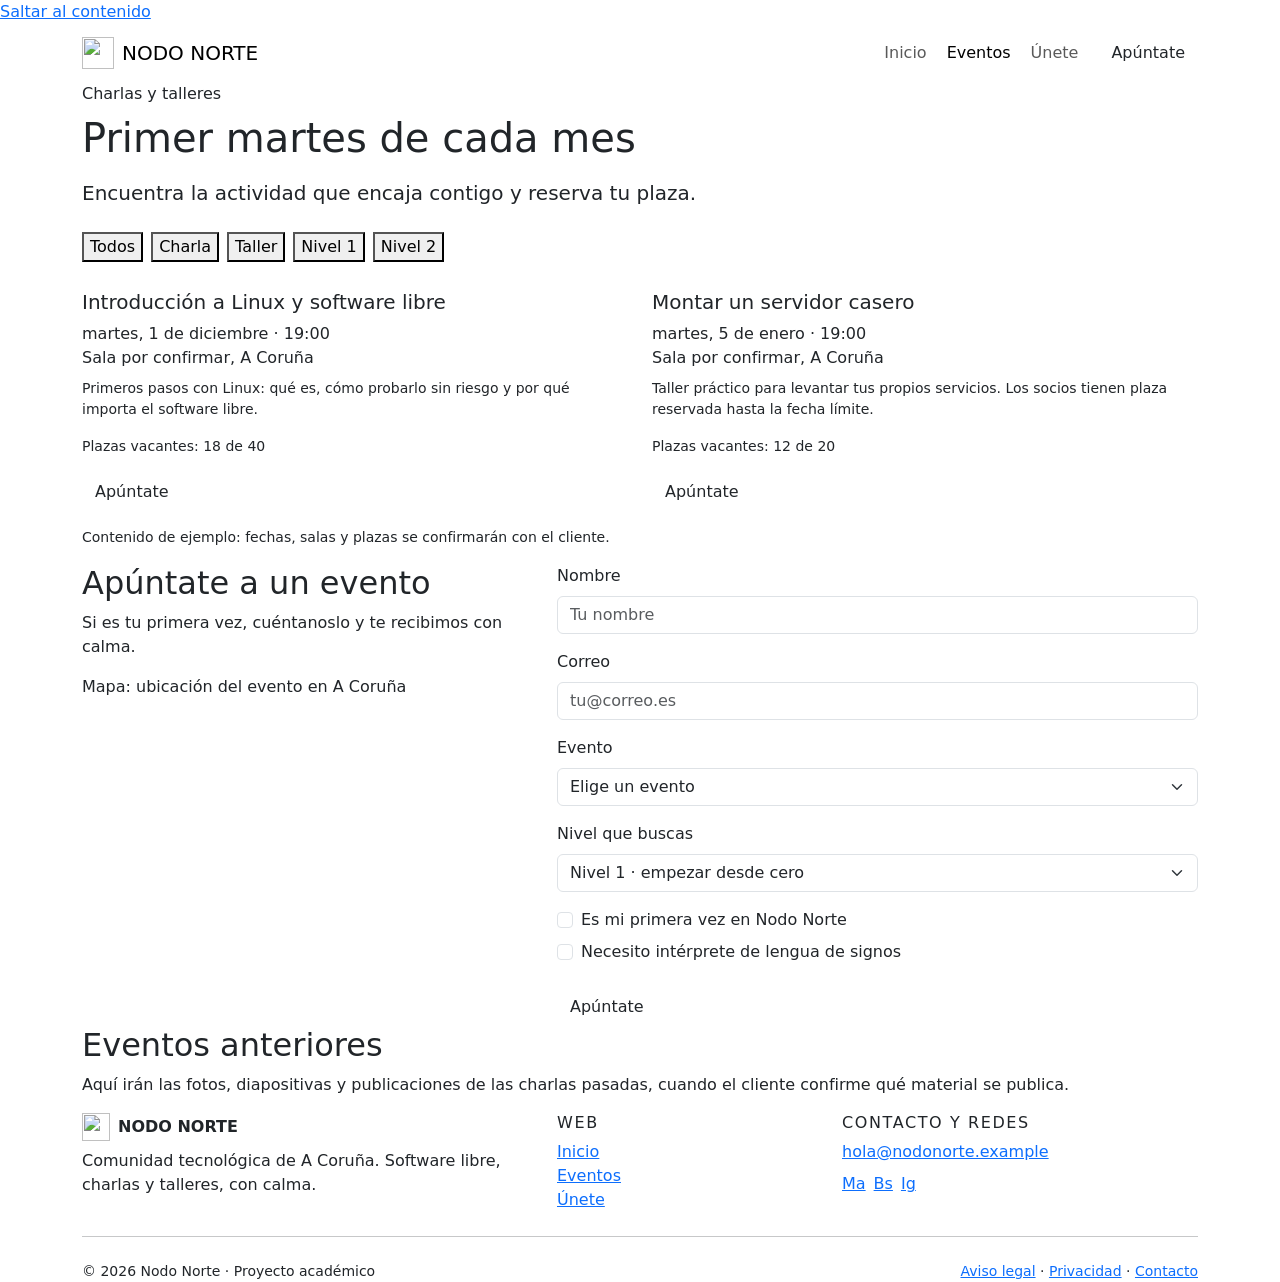
==== Practica 2/WEB-Nodo-Norte/eventos.html @ fda27c6b "web cambiada, con el spring 2 terminado y añadidas varias cosas mas" ====
<!DOCTYPE html>
<html lang="es">
<head>
  <meta charset="UTF-8">
  <meta name="viewport" content="width=device-width, initial-scale=1">
  <title>Eventos · Nodo Norte</title>
  <meta name="description" content="Próximas charlas y talleres de Nodo Norte en A Coruña. Reserva tu plaza.">
  <link rel="icon" href="img/logo.svg" type="image/svg+xml">
  <link href="https://cdn.jsdelivr.net/npm/bootstrap@5.3.3/dist/css/bootstrap.min.css" rel="stylesheet">
  <link href="https://fonts.googleapis.com/css2?family=Inter:wght@400;500;600;700;800&display=swap" rel="stylesheet">
  <link href="css/styles.css" rel="stylesheet">
</head>
<body>
  <a class="skip-link" href="#contenido">Saltar al contenido</a>
  <header>
    <nav class="navbar navbar-expand-lg navbar-nn sticky-top" aria-label="Navegación principal">
      <div class="container">
        <a class="navbar-brand d-flex align-items-center gap-2" href="index.html">
          <img src="img/logo.svg" alt="" class="logo-nn" width="32" height="32">
          NODO NORTE
        </a>
        <button class="navbar-toggler" type="button" data-bs-toggle="collapse" data-bs-target="#menu"
                aria-controls="menu" aria-expanded="false" aria-label="Abrir menú de navegación">
          <span class="navbar-toggler-icon"></span>
        </button>
        <div class="collapse navbar-collapse" id="menu">
          <ul class="navbar-nav ms-auto align-items-lg-center gap-lg-1">
            <li class="nav-item"><a class="nav-link" href="index.html">Inicio</a></li>
            <li class="nav-item"><a class="nav-link active" href="eventos.html" aria-current="page">Eventos</a></li>
            <li class="nav-item"><a class="nav-link" href="unete.html">Únete</a></li>
            <li class="nav-item ms-lg-2 mt-2 mt-lg-0"><a class="btn btn-nn" href="eventos.html#inscripcion">Apúntate</a></li>
          </ul>
        </div>
      </div>
    </nav>
  </header>

  <main id="contenido">
    <section class="seccion pb-0" aria-labelledby="titulo-eventos">
      <div class="container">
        <p class="eyebrow mb-2">Charlas y talleres</p>
        <h1 id="titulo-eventos" class="h1">Primer martes de cada mes</h1>
        <p class="lead text-muted-nn mt-3">Encuentra la actividad que encaja contigo y reserva tu plaza.</p>
        <div class="d-flex flex-wrap gap-2 mt-4" role="group" aria-label="Filtrar eventos">
          <button type="button" class="filtro" data-filtro="todos" aria-pressed="true">Todos</button>
          <button type="button" class="filtro" data-filtro="charla" aria-pressed="false">Charla</button>
          <button type="button" class="filtro" data-filtro="taller" aria-pressed="false">Taller</button>
          <button type="button" class="filtro" data-filtro="nivel1" aria-pressed="false">Nivel 1</button>
          <button type="button" class="filtro" data-filtro="nivel2" aria-pressed="false">Nivel 2</button>
        </div>
      </div>
    </section>

    <section class="seccion" aria-labelledby="titulo-proximos">
      <div class="container">
        <h2 id="titulo-proximos" class="visually-hidden">Próximas actividades</h2>
        <div class="row g-4">
          <div class="col-md-6" data-tipo="charla" data-nivel="nivel1">
            <article class="card-nn"><div class="card-body">
              <div class="d-flex gap-2 mb-2"><span class="badge badge-nn activo">Charla</span><span class="badge badge-nn">Nivel 1</span></div>
              <h3 class="h5">Introducción a Linux y software libre</h3>
              <p class="text-muted-nn mb-2">martes, 1 de diciembre · 19:00<br>Sala por confirmar, A Coruña</p>
              <p class="small">Primeros pasos con Linux: qué es, cómo probarlo sin riesgo y por qué importa el software libre.</p>
              <div class="plazas mb-1" role="img" aria-label="18 plazas libres de 40"><span style="width:55%"></span></div>
              <p class="small text-muted-nn">Plazas vacantes: 18 de 40</p>
              <a class="btn btn-nn" href="#inscripcion">Apúntate</a>
            </div></article>
          </div>
          <div class="col-md-6" data-tipo="taller" data-nivel="nivel2">
            <article class="card-nn"><div class="card-body">
              <div class="d-flex gap-2 mb-2"><span class="badge badge-nn activo">Taller</span><span class="badge badge-nn">Nivel 2</span></div>
              <h3 class="h5">Montar un servidor casero</h3>
              <p class="text-muted-nn mb-2">martes, 5 de enero · 19:00<br>Sala por confirmar, A Coruña</p>
              <p class="small">Taller práctico para levantar tus propios servicios. Los socios tienen plaza reservada hasta la fecha límite.</p>
              <div class="plazas mb-1" role="img" aria-label="12 plazas libres de 20"><span style="width:40%"></span></div>
              <p class="small text-muted-nn">Plazas vacantes: 12 de 20</p>
              <a class="btn btn-nn" href="#inscripcion">Apúntate</a>
            </div></article>
          </div>
        </div>
        <p class="small text-muted-nn mt-3">Contenido de ejemplo: fechas, salas y plazas se confirmarán con el cliente.</p>
      </div>
    </section>

    <section class="seccion seccion-alt" id="inscripcion" aria-labelledby="titulo-form">
      <div class="container">
        <div class="row gy-4">
          <div class="col-lg-5">
            <h2 id="titulo-form">Apúntate a un evento</h2>
            <p class="text-muted-nn">Si es tu primera vez, cuéntanoslo y te recibimos con calma.</p>
            <div class="placeholder-img mt-3">Mapa: ubicación del evento en A Coruña</div>
          </div>
          <div class="col-lg-7">
            <form class="needs-validation card-nn" novalidate>
              <div class="card-body">
                <div class="mb-3">
                  <label for="nombre" class="form-label">Nombre</label>
                  <input type="text" class="form-control" id="nombre" placeholder="Tu nombre" autocomplete="given-name" required>
                  <div class="invalid-feedback">Escribe tu nombre.</div>
                </div>
                <div class="mb-3">
                  <label for="correo" class="form-label">Correo</label>
                  <input type="email" class="form-control" id="correo" placeholder="tu@correo.es" autocomplete="email" required>
                  <div class="invalid-feedback">Escribe un correo válido.</div>
                </div>
                <div class="mb-3">
                  <label for="evento" class="form-label">Evento</label>
                  <select class="form-select" id="evento" required>
                    <option value="" selected disabled>Elige un evento</option>
                    <option>Introducción a Linux y software libre · 1 dic</option>
                    <option>Montar un servidor casero · 5 ene</option>
                  </select>
                  <div class="invalid-feedback">Elige un evento.</div>
                </div>
                <div class="mb-3">
                  <label for="nivel" class="form-label">Nivel que buscas</label>
                  <select class="form-select" id="nivel">
                    <option>Nivel 1 · empezar desde cero</option>
                    <option>Nivel 2</option>
                  </select>
                </div>
                <div class="form-check mb-2">
                  <input class="form-check-input" type="checkbox" id="primera">
                  <label class="form-check-label" for="primera">Es mi primera vez en Nodo Norte</label>
                </div>
                <div class="form-check mb-4">
                  <input class="form-check-input" type="checkbox" id="interprete">
                  <label class="form-check-label" for="interprete">Necesito intérprete de lengua de signos</label>
                </div>
                <button type="submit" class="btn btn-nn">Apúntate</button>
                <div class="aviso-ok mt-3" role="status" hidden>¡Hecho! Te hemos guardado sitio.</div>
              </div>
            </form>
          </div>
        </div>
      </div>
    </section>

    <section class="seccion" aria-labelledby="titulo-archivo">
      <div class="container">
        <h2 id="titulo-archivo">Eventos anteriores</h2>
        <p class="text-muted-nn">Aquí irán las fotos, diapositivas y publicaciones de las charlas pasadas, cuando el cliente confirme qué material se publica.</p>
      </div>
    </section>
  </main>

  <footer class="footer-nn">
    <div class="container">
      <div class="row gy-4">
        <div class="col-md-5">
          <p class="d-flex align-items-center gap-2 fw-bold mb-2">
            <img src="img/logo.svg" alt="" width="28" height="28"> NODO NORTE
          </p>
          <p class="text-footer mb-0">Comunidad tecnológica de A Coruña. Software libre, charlas y talleres, con calma.</p>
        </div>
        <div class="col-6 col-md-3">
          <h2 class="h6 text-uppercase" style="letter-spacing:.1em">Web</h2>
          <ul class="list-unstyled mb-0">
            <li><a href="index.html">Inicio</a></li>
            <li><a href="eventos.html">Eventos</a></li>
            <li><a href="unete.html">Únete</a></li>
          </ul>
        </div>
        <div class="col-6 col-md-4">
          <h2 class="h6 text-uppercase" style="letter-spacing:.1em">Contacto y redes</h2>
          <p class="mb-2"><a href="mailto:hola@nodonorte.example">hola@nodonorte.example</a></p>
          <div class="redes d-flex gap-2" aria-label="Redes sociales">
            <a href="#" aria-label="Mastodon">Ma</a>
            <a href="#" aria-label="Bluesky">Bs</a>
            <a href="#" aria-label="Instagram">Ig</a>
          </div>
        </div>
      </div>
      <hr class="my-4">
      <div class="d-flex flex-column flex-sm-row justify-content-between gap-2 small text-footer">
        <span>&copy; <span data-year>2026</span> Nodo Norte · Proyecto académico</span>
        <span><a href="#">Aviso legal</a> · <a href="#">Privacidad</a> · <a href="#">Contacto</a></span>
      </div>
    </div>
  </footer>

  <script src="https://cdn.jsdelivr.net/npm/bootstrap@5.3.3/dist/js/bootstrap.bundle.min.js"></script>
  <script src="js/main.js"></script>
</body>
</html>
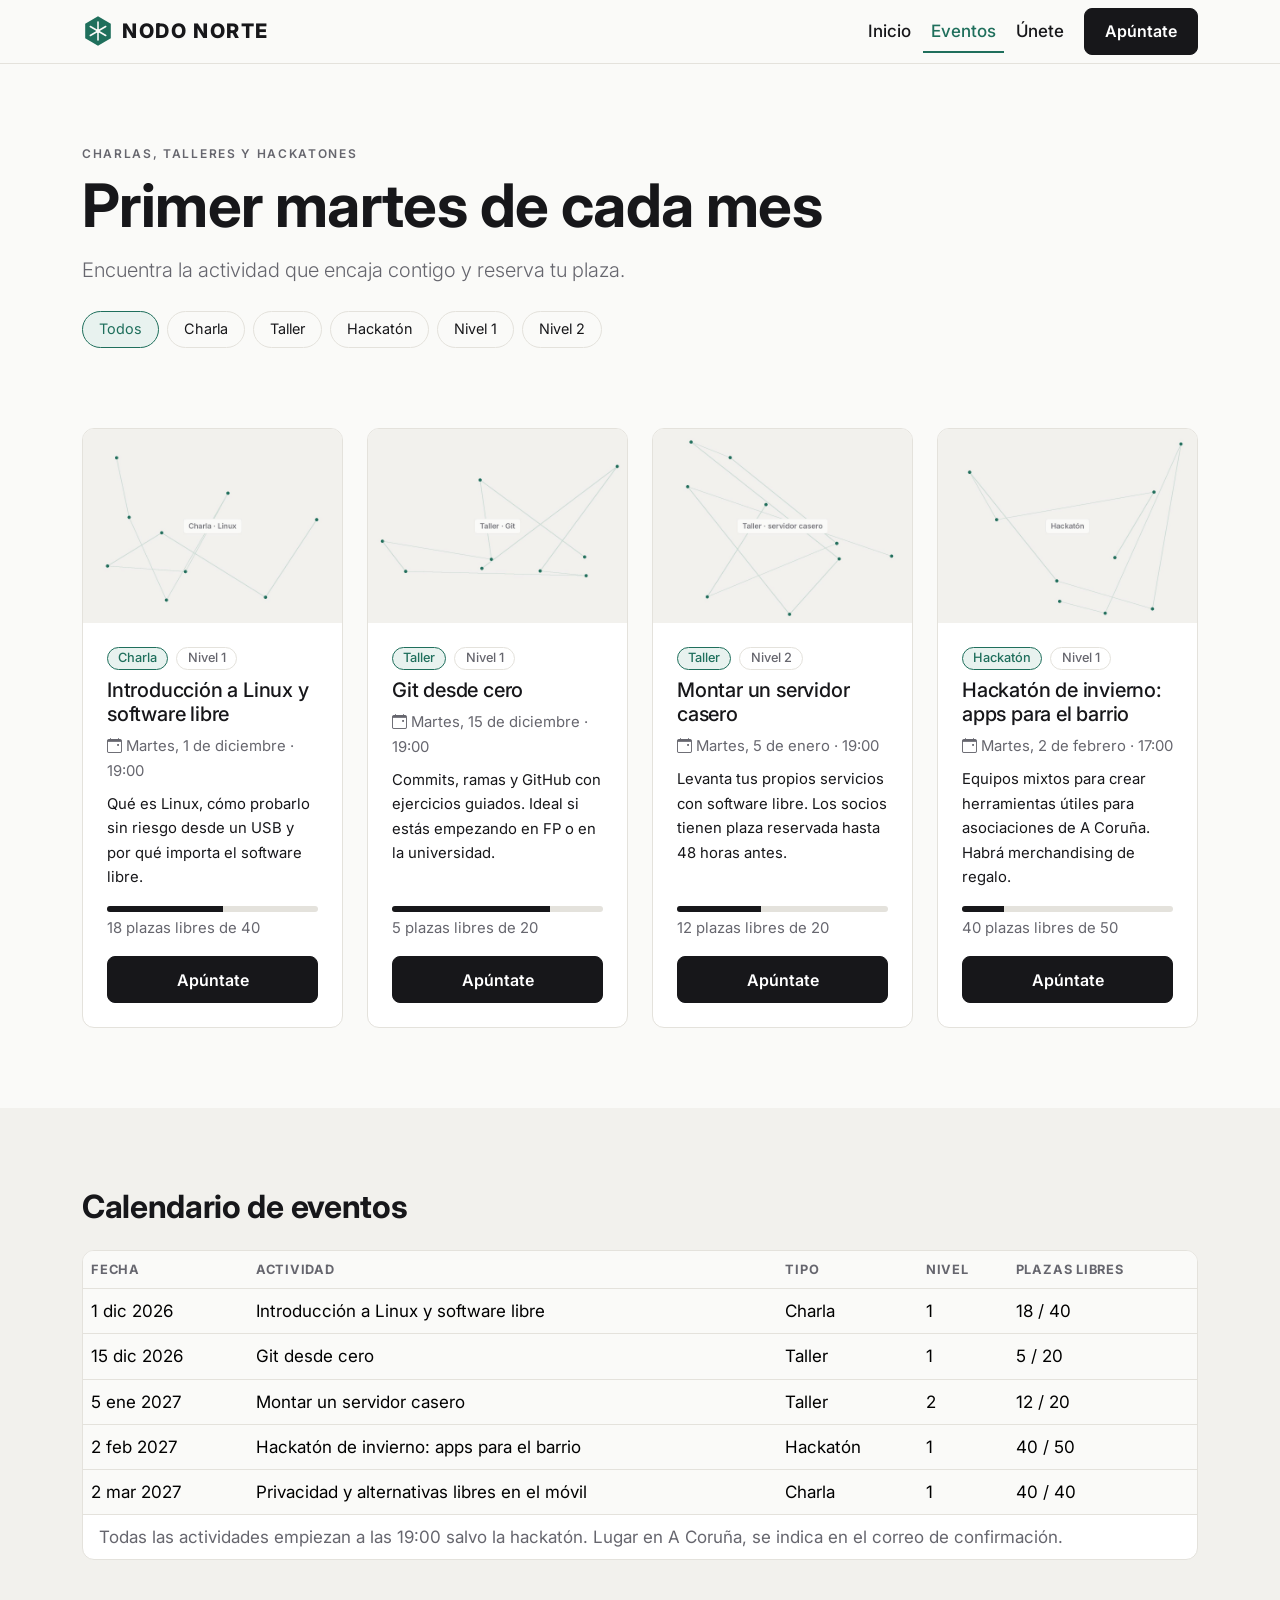
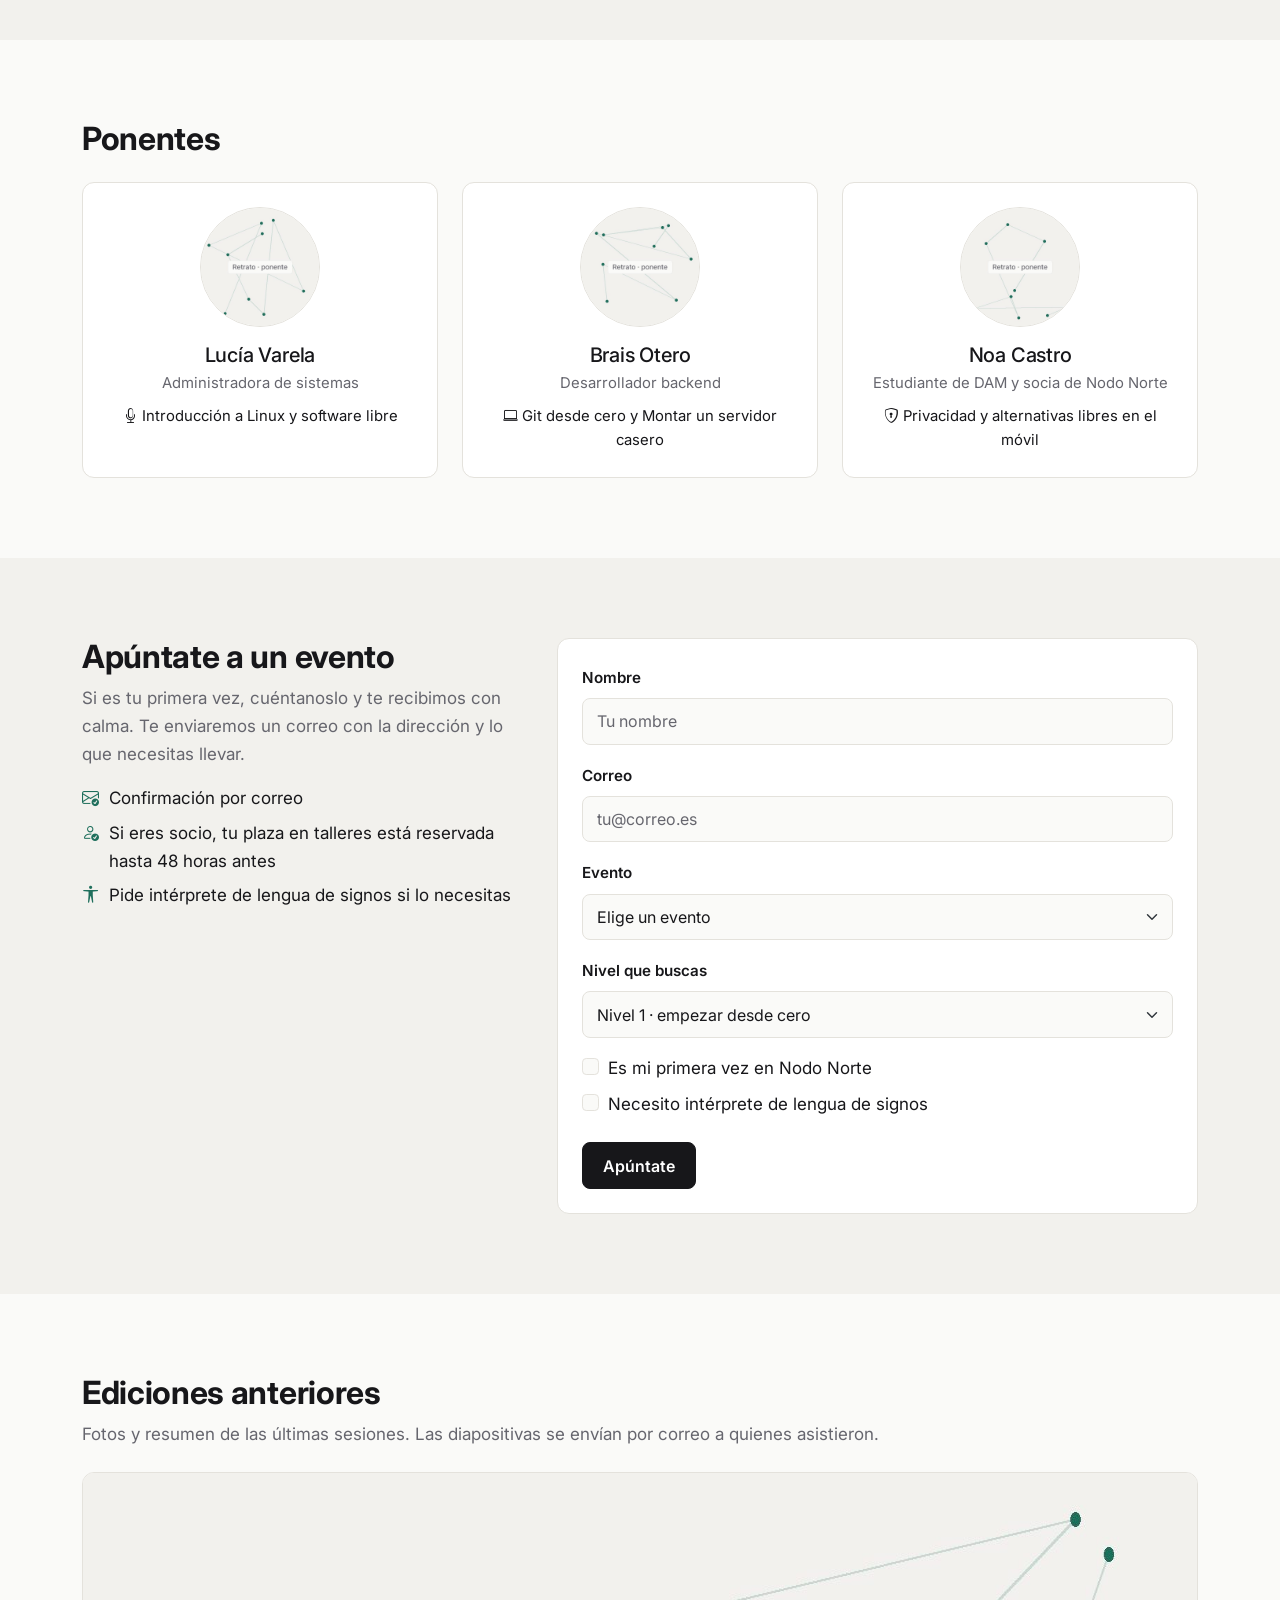
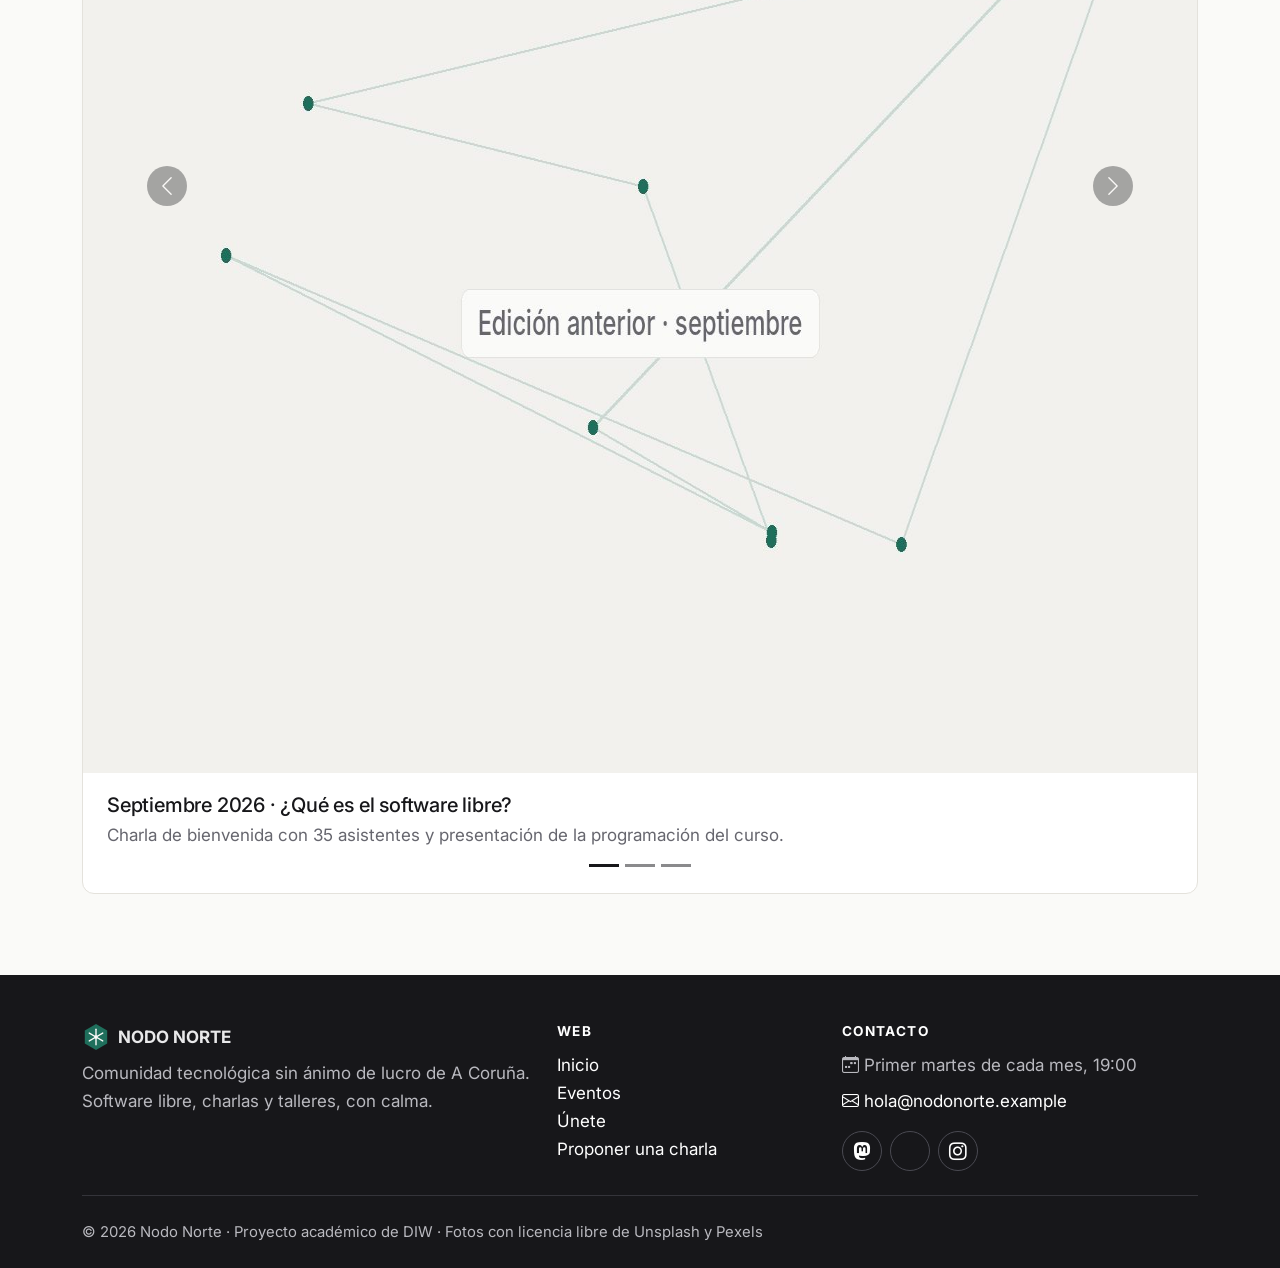
==== commit 2ff2bbff: "css cambiado  y el js terminado, y corregi algunas cosas que no me gustaron. ahora todo mas organiza" ====
--- a/Practica 2/WEB-Nodo-Norte/eventos.html
+++ b/Practica 2/WEB-Nodo-Norte/eventos.html
@@ -1,34 +1,45 @@
 <!DOCTYPE html>
 <html lang="es">
 <head>
+  <!-- Metadatos: codificación, adaptación a móvil, título y descripción para buscadores -->
   <meta charset="UTF-8">
   <meta name="viewport" content="width=device-width, initial-scale=1">
   <title>Eventos · Nodo Norte</title>
-  <meta name="description" content="Próximas charlas y talleres de Nodo Norte en A Coruña. Reserva tu plaza.">
+  <meta name="description" content="Próximas charlas, talleres y hackatones de Nodo Norte en A Coruña, ponentes y ediciones anteriores. Reserva tu plaza.">
   <link rel="icon" href="img/logo.svg" type="image/svg+xml">
+  <!-- Bootstrap 5.3 y Bootstrap Icons desde el CDN oficial (jsDelivr) -->
   <link href="https://cdn.jsdelivr.net/npm/bootstrap@5.3.3/dist/css/bootstrap.min.css" rel="stylesheet">
-  <link href="https://fonts.googleapis.com/css2?family=Inter:wght@400;500;600;700;800&display=swap" rel="stylesheet">
-  <link href="css/styles.css" rel="stylesheet">
+  <link href="https://cdn.jsdelivr.net/npm/bootstrap-icons@1.13.1/font/bootstrap-icons.min.css" rel="stylesheet">
+  <!-- Tipografía Inter de Google Fonts, definida en la guía de estilos -->
+  <link href="https://fonts.googleapis.com/css2?family=Inter:wght@400;500;600;700;800&amp;display=swap" rel="stylesheet">
+  <!-- CSS propio: solo lo que Bootstrap no cubre -->
+  <link href="css/estilos.css" rel="stylesheet">
 </head>
 <body>
+  <!-- Enlace oculto que aparece al pulsar Tab: permite saltar la navegación con teclado -->
   <a class="skip-link" href="#contenido">Saltar al contenido</a>
+
+  <!-- CABECERA: navbar de Bootstrap, horizontal en escritorio y desplegable en móvil -->
   <header>
     <nav class="navbar navbar-expand-lg navbar-nn sticky-top" aria-label="Navegación principal">
       <div class="container">
+        <!-- Marca: logo y nombre, enlaza a Inicio -->
         <a class="navbar-brand d-flex align-items-center gap-2" href="index.html">
           <img src="img/logo.svg" alt="" class="logo-nn" width="32" height="32">
           NODO NORTE
         </a>
+        <!-- Botón hamburguesa para móvil -->
         <button class="navbar-toggler" type="button" data-bs-toggle="collapse" data-bs-target="#menu"
                 aria-controls="menu" aria-expanded="false" aria-label="Abrir menú de navegación">
           <span class="navbar-toggler-icon"></span>
         </button>
+        <!-- Enlaces del menú; Eventos es la página actual -->
         <div class="collapse navbar-collapse" id="menu">
           <ul class="navbar-nav ms-auto align-items-lg-center gap-lg-1">
             <li class="nav-item"><a class="nav-link" href="index.html">Inicio</a></li>
             <li class="nav-item"><a class="nav-link active" href="eventos.html" aria-current="page">Eventos</a></li>
             <li class="nav-item"><a class="nav-link" href="unete.html">Únete</a></li>
-            <li class="nav-item ms-lg-2 mt-2 mt-lg-0"><a class="btn btn-nn" href="eventos.html#inscripcion">Apúntate</a></li>
+            <li class="nav-item ms-lg-2 mt-2 mt-lg-0"><a class="btn btn-nn" href="#inscripcion">Apúntate</a></li>
           </ul>
         </div>
       </div>
@@ -36,99 +47,226 @@
   </header>
 
   <main id="contenido">
+
+    <!-- CABECERA DE PÁGINA: título y filtros por tipo y nivel (los gestiona js/validacion.js) -->
     <section class="seccion pb-0" aria-labelledby="titulo-eventos">
       <div class="container">
-        <p class="eyebrow mb-2">Charlas y talleres</p>
-        <h1 id="titulo-eventos" class="h1">Primer martes de cada mes</h1>
+        <p class="eyebrow mb-2">Charlas, talleres y hackatones</p>
+        <h1 id="titulo-eventos">Primer martes de cada mes</h1>
         <p class="lead text-muted-nn mt-3">Encuentra la actividad que encaja contigo y reserva tu plaza.</p>
         <div class="d-flex flex-wrap gap-2 mt-4" role="group" aria-label="Filtrar eventos">
           <button type="button" class="filtro" data-filtro="todos" aria-pressed="true">Todos</button>
           <button type="button" class="filtro" data-filtro="charla" aria-pressed="false">Charla</button>
           <button type="button" class="filtro" data-filtro="taller" aria-pressed="false">Taller</button>
+          <button type="button" class="filtro" data-filtro="hackaton" aria-pressed="false">Hackatón</button>
           <button type="button" class="filtro" data-filtro="nivel1" aria-pressed="false">Nivel 1</button>
           <button type="button" class="filtro" data-filtro="nivel2" aria-pressed="false">Nivel 2</button>
         </div>
       </div>
     </section>
 
+    <!-- PRÓXIMOS EVENTOS: cards de Bootstrap con imagen, datos y plazas. 1 / 2 / 4 columnas según pantalla -->
     <section class="seccion" aria-labelledby="titulo-proximos">
       <div class="container">
         <h2 id="titulo-proximos" class="visually-hidden">Próximas actividades</h2>
         <div class="row g-4">
-          <div class="col-md-6" data-tipo="charla" data-nivel="nivel1">
-            <article class="card-nn"><div class="card-body">
-              <div class="d-flex gap-2 mb-2"><span class="badge badge-nn activo">Charla</span><span class="badge badge-nn">Nivel 1</span></div>
-              <h3 class="h5">Introducción a Linux y software libre</h3>
-              <p class="text-muted-nn mb-2">martes, 1 de diciembre · 19:00<br>Sala por confirmar, A Coruña</p>
-              <p class="small">Primeros pasos con Linux: qué es, cómo probarlo sin riesgo y por qué importa el software libre.</p>
-              <div class="plazas mb-1" role="img" aria-label="18 plazas libres de 40"><span style="width:55%"></span></div>
-              <p class="small text-muted-nn">Plazas vacantes: 18 de 40</p>
-              <a class="btn btn-nn" href="#inscripcion">Apúntate</a>
-            </div></article>
-          </div>
-          <div class="col-md-6" data-tipo="taller" data-nivel="nivel2">
-            <article class="card-nn"><div class="card-body">
-              <div class="d-flex gap-2 mb-2"><span class="badge badge-nn activo">Taller</span><span class="badge badge-nn">Nivel 2</span></div>
-              <h3 class="h5">Montar un servidor casero</h3>
-              <p class="text-muted-nn mb-2">martes, 5 de enero · 19:00<br>Sala por confirmar, A Coruña</p>
-              <p class="small">Taller práctico para levantar tus propios servicios. Los socios tienen plaza reservada hasta la fecha límite.</p>
-              <div class="plazas mb-1" role="img" aria-label="12 plazas libres de 20"><span style="width:40%"></span></div>
-              <p class="small text-muted-nn">Plazas vacantes: 12 de 20</p>
-              <a class="btn btn-nn" href="#inscripcion">Apúntate</a>
-            </div></article>
-          </div>
-        </div>
-        <p class="small text-muted-nn mt-3">Contenido de ejemplo: fechas, salas y plazas se confirmarán con el cliente.</p>
-      </div>
-    </section>
-
+          <!-- Card 1: charla de Linux -->
+          <div class="col-12 col-md-6 col-xl-3" data-tipo="charla" data-nivel="nivel1">
+            <article class="card card-nn">
+              <img src="img/evento-linux.jpg" class="card-img-top" alt="Pantalla con un escritorio Linux en una charla" width="1200" height="900" loading="lazy">
+              <div class="card-body d-flex flex-column">
+                <div class="d-flex gap-2 mb-2"><span class="badge badge-nn activo">Charla</span><span class="badge badge-nn">Nivel 1</span></div>
+                <h3 class="h5">Introducción a Linux y software libre</h3>
+                <p class="text-muted-nn small mb-2"><i class="bi bi-calendar-event" aria-hidden="true"></i> Martes, 1 de diciembre · 19:00</p>
+                <p class="small">Qué es Linux, cómo probarlo sin riesgo desde un USB y por qué importa el software libre.</p>
+                <div class="progress progress-nn mb-1 mt-auto" role="progressbar" aria-label="Plazas ocupadas" aria-valuenow="22" aria-valuemin="0" aria-valuemax="40">
+                  <div class="progress-bar w-55"></div>
+                </div>
+                <p class="small text-muted-nn">18 plazas libres de 40</p>
+                <a class="btn btn-nn" href="#inscripcion">Apúntate</a>
+              </div>
+            </article>
+          </div>
+          <!-- Card 2: taller de Git (evento adicional de diciembre) -->
+          <div class="col-12 col-md-6 col-xl-3" data-tipo="taller" data-nivel="nivel1">
+            <article class="card card-nn">
+              <img src="img/evento-git.jpg" class="card-img-top" alt="Terminal con comandos de Git en un portátil" width="1200" height="900" loading="lazy">
+              <div class="card-body d-flex flex-column">
+                <div class="d-flex gap-2 mb-2"><span class="badge badge-nn activo">Taller</span><span class="badge badge-nn">Nivel 1</span></div>
+                <h3 class="h5">Git desde cero</h3>
+                <p class="text-muted-nn small mb-2"><i class="bi bi-calendar-event" aria-hidden="true"></i> Martes, 15 de diciembre · 19:00</p>
+                <p class="small">Commits, ramas y GitHub con ejercicios guiados. Ideal si estás empezando en FP o en la universidad.</p>
+                <div class="progress progress-nn mb-1 mt-auto" role="progressbar" aria-label="Plazas ocupadas" aria-valuenow="15" aria-valuemin="0" aria-valuemax="20">
+                  <div class="progress-bar w-75"></div>
+                </div>
+                <p class="small text-muted-nn">5 plazas libres de 20</p>
+                <a class="btn btn-nn" href="#inscripcion">Apúntate</a>
+              </div>
+            </article>
+          </div>
+          <!-- Card 3: taller de servidor casero -->
+          <div class="col-12 col-md-6 col-xl-3" data-tipo="taller" data-nivel="nivel2">
+            <article class="card card-nn">
+              <img src="img/evento-servidor.jpg" class="card-img-top" alt="Pequeño servidor casero con cables de red" width="1200" height="900" loading="lazy">
+              <div class="card-body d-flex flex-column">
+                <div class="d-flex gap-2 mb-2"><span class="badge badge-nn activo">Taller</span><span class="badge badge-nn">Nivel 2</span></div>
+                <h3 class="h5">Montar un servidor casero</h3>
+                <p class="text-muted-nn small mb-2"><i class="bi bi-calendar-event" aria-hidden="true"></i> Martes, 5 de enero · 19:00</p>
+                <p class="small">Levanta tus propios servicios con software libre. Los socios tienen plaza reservada hasta 48 horas antes.</p>
+                <div class="progress progress-nn mb-1 mt-auto" role="progressbar" aria-label="Plazas ocupadas" aria-valuenow="8" aria-valuemin="0" aria-valuemax="20">
+                  <div class="progress-bar w-40"></div>
+                </div>
+                <p class="small text-muted-nn">12 plazas libres de 20</p>
+                <a class="btn btn-nn" href="#inscripcion">Apúntate</a>
+              </div>
+            </article>
+          </div>
+          <!-- Card 4: hackatón -->
+          <div class="col-12 col-md-6 col-xl-3" data-tipo="hackaton" data-nivel="nivel1">
+            <article class="card card-nn">
+              <img src="img/evento-hackaton.jpg" class="card-img-top" alt="Equipos trabajando juntos en mesas durante una hackatón" width="1200" height="900" loading="lazy">
+              <div class="card-body d-flex flex-column">
+                <div class="d-flex gap-2 mb-2"><span class="badge badge-nn activo">Hackatón</span><span class="badge badge-nn">Nivel 1</span></div>
+                <h3 class="h5">Hackatón de invierno: apps para el barrio</h3>
+                <p class="text-muted-nn small mb-2"><i class="bi bi-calendar-event" aria-hidden="true"></i> Martes, 2 de febrero · 17:00</p>
+                <p class="small">Equipos mixtos para crear herramientas útiles para asociaciones de A Coruña. Habrá merchandising de regalo.</p>
+                <div class="progress progress-nn mb-1 mt-auto" role="progressbar" aria-label="Plazas ocupadas" aria-valuenow="10" aria-valuemin="0" aria-valuemax="50">
+                  <div class="progress-bar w-20"></div>
+                </div>
+                <p class="small text-muted-nn">40 plazas libres de 50</p>
+                <a class="btn btn-nn" href="#inscripcion">Apúntate</a>
+              </div>
+            </article>
+          </div>
+        </div>
+        <!-- Mensaje que el JS muestra si un filtro no deja ninguna card visible -->
+        <p class="text-muted-nn mt-3" id="sin-resultados" hidden>No hay eventos con ese filtro ahora mismo.</p>
+      </div>
+    </section>
+
+    <!-- CALENDARIO: tabla de Bootstrap (striped + hover) dentro de table-responsive para que no haya scroll horizontal en la página -->
+    <section class="seccion seccion-alt" aria-labelledby="titulo-calendario">
+      <div class="container">
+        <h2 id="titulo-calendario" class="mb-4">Calendario de eventos</h2>
+        <div class="table-responsive card card-nn">
+          <table class="table table-striped table-hover align-middle mb-0">
+            <caption class="px-3">Todas las actividades empiezan a las 19:00 salvo la hackatón. Lugar en A Coruña, se indica en el correo de confirmación.</caption>
+            <thead>
+              <tr>
+                <th scope="col">Fecha</th>
+                <th scope="col">Actividad</th>
+                <th scope="col">Tipo</th>
+                <th scope="col">Nivel</th>
+                <th scope="col">Plazas libres</th>
+              </tr>
+            </thead>
+            <tbody>
+              <tr><td>1 dic 2026</td><td>Introducción a Linux y software libre</td><td>Charla</td><td>1</td><td>18 / 40</td></tr>
+              <tr><td>15 dic 2026</td><td>Git desde cero</td><td>Taller</td><td>1</td><td>5 / 20</td></tr>
+              <tr><td>5 ene 2027</td><td>Montar un servidor casero</td><td>Taller</td><td>2</td><td>12 / 20</td></tr>
+              <tr><td>2 feb 2027</td><td>Hackatón de invierno: apps para el barrio</td><td>Hackatón</td><td>1</td><td>40 / 50</td></tr>
+              <tr><td>2 mar 2027</td><td>Privacidad y alternativas libres en el móvil</td><td>Charla</td><td>1</td><td>40 / 40</td></tr>
+            </tbody>
+          </table>
+        </div>
+      </div>
+    </section>
+
+    <!-- PONENTES: cards con retrato 1:1, nombre, perfil y charla. 1 / 2 / 3 columnas -->
+    <section class="seccion" aria-labelledby="titulo-ponentes">
+      <div class="container">
+        <h2 id="titulo-ponentes" class="mb-4">Ponentes</h2>
+        <div class="row g-4">
+          <div class="col-12 col-md-6 col-lg-4">
+            <article class="card card-nn text-center">
+              <div class="card-body">
+                <img src="img/ponente-lucia-varela.jpg" class="foto-ponente mb-3" alt="Retrato de Lucía Varela" width="600" height="600" loading="lazy">
+                <h3 class="h5 mb-1">Lucía Varela</h3>
+                <p class="text-muted-nn small mb-2">Administradora de sistemas</p>
+                <p class="small mb-0"><i class="bi bi-mic" aria-hidden="true"></i> Introducción a Linux y software libre</p>
+              </div>
+            </article>
+          </div>
+          <div class="col-12 col-md-6 col-lg-4">
+            <article class="card card-nn text-center">
+              <div class="card-body">
+                <img src="img/ponente-brais-otero.jpg" class="foto-ponente mb-3" alt="Retrato de Brais Otero" width="600" height="600" loading="lazy">
+                <h3 class="h5 mb-1">Brais Otero</h3>
+                <p class="text-muted-nn small mb-2">Desarrollador backend</p>
+                <p class="small mb-0"><i class="bi bi-laptop" aria-hidden="true"></i> Git desde cero y Montar un servidor casero</p>
+              </div>
+            </article>
+          </div>
+          <div class="col-12 col-md-12 col-lg-4">
+            <article class="card card-nn text-center">
+              <div class="card-body">
+                <img src="img/ponente-noa-castro.jpg" class="foto-ponente mb-3" alt="Retrato de Noa Castro" width="600" height="600" loading="lazy">
+                <h3 class="h5 mb-1">Noa Castro</h3>
+                <p class="text-muted-nn small mb-2">Estudiante de DAM y socia de Nodo Norte</p>
+                <p class="small mb-0"><i class="bi bi-shield-lock" aria-hidden="true"></i> Privacidad y alternativas libres en el móvil</p>
+              </div>
+            </article>
+          </div>
+        </div>
+      </div>
+    </section>
+
+    <!-- INSCRIPCIÓN: texto a la izquierda y formulario con validación de Bootstrap a la derecha -->
     <section class="seccion seccion-alt" id="inscripcion" aria-labelledby="titulo-form">
       <div class="container">
         <div class="row gy-4">
-          <div class="col-lg-5">
+          <div class="col-12 col-lg-5">
             <h2 id="titulo-form">Apúntate a un evento</h2>
-            <p class="text-muted-nn">Si es tu primera vez, cuéntanoslo y te recibimos con calma.</p>
-            <div class="placeholder-img mt-3">Mapa: ubicación del evento en A Coruña</div>
-          </div>
-          <div class="col-lg-7">
-            <form class="needs-validation card-nn" novalidate>
+            <p class="text-muted-nn">Si es tu primera vez, cuéntanoslo y te recibimos con calma. Te enviaremos un correo con la dirección y lo que necesitas llevar.</p>
+            <ul class="list-unstyled datos-evento">
+              <li><i class="bi bi-envelope-check" aria-hidden="true"></i> Confirmación por correo</li>
+              <li><i class="bi bi-person-check" aria-hidden="true"></i> Si eres socio, tu plaza en talleres está reservada hasta 48 horas antes</li>
+              <li><i class="bi bi-universal-access" aria-hidden="true"></i> Pide intérprete de lengua de signos si lo necesitas</li>
+            </ul>
+          </div>
+          <div class="col-12 col-lg-7">
+            <!-- novalidate desactiva los avisos del navegador para usar los estilos de validación de Bootstrap -->
+            <form class="needs-validation card card-nn" action="#" method="post" novalidate>
               <div class="card-body">
                 <div class="mb-3">
                   <label for="nombre" class="form-label">Nombre</label>
-                  <input type="text" class="form-control" id="nombre" placeholder="Tu nombre" autocomplete="given-name" required>
+                  <input type="text" class="form-control" id="nombre" name="nombre" placeholder="Tu nombre" autocomplete="given-name" required>
                   <div class="invalid-feedback">Escribe tu nombre.</div>
                 </div>
                 <div class="mb-3">
                   <label for="correo" class="form-label">Correo</label>
-                  <input type="email" class="form-control" id="correo" placeholder="tu@correo.es" autocomplete="email" required>
+                  <input type="email" class="form-control" id="correo" name="correo" placeholder="tu@correo.es" autocomplete="email" required>
                   <div class="invalid-feedback">Escribe un correo válido.</div>
                 </div>
                 <div class="mb-3">
                   <label for="evento" class="form-label">Evento</label>
-                  <select class="form-select" id="evento" required>
+                  <select class="form-select" id="evento" name="evento" required>
                     <option value="" selected disabled>Elige un evento</option>
-                    <option>Introducción a Linux y software libre · 1 dic</option>
-                    <option>Montar un servidor casero · 5 ene</option>
+                    <option value="linux">Introducción a Linux y software libre · 1 dic</option>
+                    <option value="git">Git desde cero · 15 dic</option>
+                    <option value="servidor">Montar un servidor casero · 5 ene</option>
+                    <option value="hackaton">Hackatón de invierno · 2 feb</option>
                   </select>
                   <div class="invalid-feedback">Elige un evento.</div>
                 </div>
                 <div class="mb-3">
                   <label for="nivel" class="form-label">Nivel que buscas</label>
-                  <select class="form-select" id="nivel">
-                    <option>Nivel 1 · empezar desde cero</option>
-                    <option>Nivel 2</option>
+                  <select class="form-select" id="nivel" name="nivel">
+                    <option value="1">Nivel 1 · empezar desde cero</option>
+                    <option value="2">Nivel 2 · ya tengo algo de base</option>
                   </select>
                 </div>
                 <div class="form-check mb-2">
-                  <input class="form-check-input" type="checkbox" id="primera">
+                  <input class="form-check-input" type="checkbox" id="primera" name="primera">
                   <label class="form-check-label" for="primera">Es mi primera vez en Nodo Norte</label>
                 </div>
                 <div class="form-check mb-4">
-                  <input class="form-check-input" type="checkbox" id="interprete">
+                  <input class="form-check-input" type="checkbox" id="interprete" name="interprete">
                   <label class="form-check-label" for="interprete">Necesito intérprete de lengua de signos</label>
                 </div>
                 <button type="submit" class="btn btn-nn">Apúntate</button>
-                <div class="aviso-ok mt-3" role="status" hidden>¡Hecho! Te hemos guardado sitio.</div>
+                <!-- Mensaje de confirmación: el JS lo muestra cuando el formulario es válido -->
+                <div class="aviso-ok mt-3" role="status" hidden><i class="bi bi-check-circle me-2" aria-hidden="true"></i>¡Hecho! Te hemos guardado sitio.</div>
               </div>
             </form>
           </div>
@@ -136,50 +274,97 @@
       </div>
     </section>
 
+    <!-- EDICIONES ANTERIORES: carousel de Bootstrap con fotos, resumen y material. No avanza solo para que dé tiempo a leer -->
     <section class="seccion" aria-labelledby="titulo-archivo">
       <div class="container">
-        <h2 id="titulo-archivo">Eventos anteriores</h2>
-        <p class="text-muted-nn">Aquí irán las fotos, diapositivas y publicaciones de las charlas pasadas, cuando el cliente confirme qué material se publica.</p>
+        <h2 id="titulo-archivo">Ediciones anteriores</h2>
+        <p class="text-muted-nn mb-4">Fotos y resumen de las últimas sesiones. Las diapositivas se envían por correo a quienes asistieron.</p>
+        <div id="carousel-ediciones" class="carousel slide carousel-nn">
+          <!-- Indicadores: un botón por diapositiva -->
+          <div class="carousel-indicators">
+            <button type="button" data-bs-target="#carousel-ediciones" data-bs-slide-to="0" class="active" aria-current="true" aria-label="Diapositiva 1: arranque de curso"></button>
+            <button type="button" data-bs-target="#carousel-ediciones" data-bs-slide-to="1" aria-label="Diapositiva 2: Python"></button>
+            <button type="button" data-bs-target="#carousel-ediciones" data-bs-slide-to="2" aria-label="Diapositiva 3: hackatón de otoño"></button>
+          </div>
+          <!-- Diapositivas: imagen y texto debajo (carousel-caption-nn) para que el contraste no dependa de la foto -->
+          <div class="carousel-inner">
+            <div class="carousel-item active">
+              <img src="img/edicion-arranque-curso.jpg" class="d-block w-100" alt="Público escuchando la charla de arranque de curso" width="1600" height="900" loading="lazy">
+              <div class="carousel-caption-nn">
+                <h3 class="h5 mb-1">Septiembre 2026 · ¿Qué es el software libre?</h3>
+                <p class="mb-0 text-muted-nn">Charla de bienvenida con 35 asistentes y presentación de la programación del curso.</p>
+              </div>
+            </div>
+            <div class="carousel-item">
+              <img src="img/edicion-python.jpg" class="d-block w-100" alt="Asistentes programando en Python durante un taller" width="1600" height="900" loading="lazy">
+              <div class="carousel-caption-nn">
+                <h3 class="h5 mb-1">Octubre 2026 · Python para automatizar tareas</h3>
+                <p class="mb-0 text-muted-nn">Taller de nivel 1: renombrar archivos, leer hojas de cálculo y enviar avisos con scripts sencillos.</p>
+              </div>
+            </div>
+            <div class="carousel-item">
+              <img src="img/edicion-hackaton-otono.jpg" class="d-block w-100" alt="Equipos presentando sus proyectos al final de la hackatón de otoño" width="1600" height="900" loading="lazy">
+              <div class="carousel-caption-nn">
+                <h3 class="h5 mb-1">Noviembre 2026 · Hackatón de otoño</h3>
+                <p class="mb-0 text-muted-nn">Seis equipos y seis proyectos libres; el ganador fue un mapa de fuentes de agua potable de la ciudad.</p>
+              </div>
+            </div>
+          </div>
+          <!-- Controles anterior / siguiente con texto oculto para lectores de pantalla -->
+          <button class="carousel-control-prev" type="button" data-bs-target="#carousel-ediciones" data-bs-slide="prev">
+            <span class="carousel-control-prev-icon" aria-hidden="true"></span>
+            <span class="visually-hidden">Anterior</span>
+          </button>
+          <button class="carousel-control-next" type="button" data-bs-target="#carousel-ediciones" data-bs-slide="next">
+            <span class="carousel-control-next-icon" aria-hidden="true"></span>
+            <span class="visually-hidden">Siguiente</span>
+          </button>
+        </div>
       </div>
     </section>
   </main>
 
+  <!-- PIE: tres columnas (una en móvil) con descripción, enlaces y contacto/redes -->
   <footer class="footer-nn">
     <div class="container">
       <div class="row gy-4">
-        <div class="col-md-5">
+        <!-- Columna 1: marca y descripción de la comunidad -->
+        <div class="col-12 col-md-5">
           <p class="d-flex align-items-center gap-2 fw-bold mb-2">
             <img src="img/logo.svg" alt="" width="28" height="28"> NODO NORTE
           </p>
-          <p class="text-footer mb-0">Comunidad tecnológica de A Coruña. Software libre, charlas y talleres, con calma.</p>
-        </div>
-        <div class="col-6 col-md-3">
-          <h2 class="h6 text-uppercase" style="letter-spacing:.1em">Web</h2>
+          <p class="text-footer mb-0">Comunidad tecnológica sin ánimo de lucro de A Coruña. Software libre, charlas y talleres, con calma.</p>
+        </div>
+        <!-- Columna 2: navegación del sitio -->
+        <div class="col-12 col-sm-6 col-md-3">
+          <h2 class="titulo-footer">Web</h2>
           <ul class="list-unstyled mb-0">
             <li><a href="index.html">Inicio</a></li>
             <li><a href="eventos.html">Eventos</a></li>
             <li><a href="unete.html">Únete</a></li>
+            <li><a href="unete.html#proponer">Proponer una charla</a></li>
           </ul>
         </div>
-        <div class="col-6 col-md-4">
-          <h2 class="h6 text-uppercase" style="letter-spacing:.1em">Contacto y redes</h2>
-          <p class="mb-2"><a href="mailto:hola@nodonorte.example">hola@nodonorte.example</a></p>
-          <div class="redes d-flex gap-2" aria-label="Redes sociales">
-            <a href="#" aria-label="Mastodon">Ma</a>
-            <a href="#" aria-label="Bluesky">Bs</a>
-            <a href="#" aria-label="Instagram">Ig</a>
-          </div>
+        <!-- Columna 3: cuándo nos vemos, correo y redes sociales con Bootstrap Icons -->
+        <div class="col-12 col-sm-6 col-md-4">
+          <h2 class="titulo-footer">Contacto</h2>
+          <p class="text-footer mb-2"><i class="bi bi-calendar-week" aria-hidden="true"></i> Primer martes de cada mes, 19:00</p>
+          <p class="mb-3 text-break"><a href="mailto:hola@nodonorte.example"><i class="bi bi-envelope" aria-hidden="true"></i> hola@nodonorte.example</a></p>
+          <ul class="redes list-unstyled d-flex gap-2 mb-0" aria-label="Redes sociales">
+            <li><a href="https://mastodon.social/" aria-label="Mastodon de Nodo Norte"><i class="bi bi-mastodon" aria-hidden="true"></i></a></li>
+            <li><a href="https://bsky.app/" aria-label="Bluesky de Nodo Norte"><i class="bi bi-bluesky" aria-hidden="true"></i></a></li>
+            <li><a href="https://www.instagram.com/" aria-label="Instagram de Nodo Norte"><i class="bi bi-instagram" aria-hidden="true"></i></a></li>
+          </ul>
         </div>
       </div>
       <hr class="my-4">
-      <div class="d-flex flex-column flex-sm-row justify-content-between gap-2 small text-footer">
-        <span>&copy; <span data-year>2026</span> Nodo Norte · Proyecto académico</span>
-        <span><a href="#">Aviso legal</a> · <a href="#">Privacidad</a> · <a href="#">Contacto</a></span>
-      </div>
+      <!-- Línea inferior: copyright (el año lo actualiza el JS) -->
+      <p class="small text-footer mb-0">&copy; <span data-year>2026</span> Nodo Norte · Proyecto académico de DIW · Fotos con licencia libre de Unsplash y Pexels</p>
     </div>
   </footer>
 
+  <!-- JS de Bootstrap (incluye Popper) para navbar y carousel; después, nuestro script -->
   <script src="https://cdn.jsdelivr.net/npm/bootstrap@5.3.3/dist/js/bootstrap.bundle.min.js"></script>
-  <script src="js/main.js"></script>
+  <script src="js/validacion.js"></script>
 </body>
 </html>
--- a/Practica 2/WEB-Nodo-Norte/css/estilos.css
+++ b/Practica 2/WEB-Nodo-Norte/css/estilos.css
@@ -0,0 +1,611 @@
+/* ==========================================================
+   Nodo Norte · estilos propios (sobre Bootstrap 5.3 por CDN)
+   Solo cubre lo que Bootstrap no trae: la paleta, la tipografía
+   y los detalles de la guía de estilos (docs/guia-estilos.pdf).
+   El posicionamiento (rejilla, flex, márgenes) lo hace Bootstrap.
+   ========================================================== */
+
+
+/* ---------- 1. Variables de la guía de estilos ---------- */
+
+/* Paleta de la guía y sobrescritura de las variables de Bootstrap
+   para que sus componentes usen nuestros colores y la fuente Inter */
+:root {
+  --nn-papel: #FAFAF8;        /* fondo general */
+  --nn-calido: #F2F1ED;       /* secciones alternas */
+  --nn-linea: #E4E2DC;        /* bordes de 1 px y separadores */
+  --nn-gris: #66666E;         /* texto secundario */
+  --nn-tinta: #17171A;        /* texto principal, botón principal, footer */
+  --nn-verde: #1F6F5C;        /* único acento: enlaces, activo, acciones */
+  --nn-verde-oscuro: #17564A; /* hover del verde */
+  --nn-verde-suave: #E8F2EF;  /* fondo de estados activos */
+
+  --bs-body-font-family: "Inter", system-ui, -apple-system, "Segoe UI", Roboto, sans-serif;
+  --bs-body-bg: var(--nn-papel);
+  --bs-body-color: var(--nn-tinta);
+  --bs-body-font-size: 1.0625rem; /* 17 px, texto base de la guía */
+  --bs-body-line-height: 1.65;
+  --bs-border-color: var(--nn-linea);
+  --bs-link-color: var(--nn-verde);
+  --bs-link-color-rgb: 31, 111, 92;
+  --bs-link-hover-color: var(--nn-verde-oscuro);
+  --bs-link-hover-color-rgb: 23, 86, 74;
+  --bs-secondary-color: var(--nn-gris);
+  --bs-heading-color: var(--nn-tinta);
+}
+
+
+/* ---------- 2. Tipografía ---------- */
+
+/* Títulos en peso 700 y con el espaciado algo más cerrado, como en la guía */
+h1, h2, h3, h4 {
+  font-weight: 700;
+  letter-spacing: -0.01em;
+}
+
+/* H1 fluido: 36 px en móvil hasta 60 px en escritorio (clamp de la guía) */
+h1 {
+  font-size: clamp(2.25rem, 6vw, 3.75rem);
+  line-height: 1.1;
+}
+
+/* H2 fluido: de 24 a 32 px */
+h2 {
+  font-size: clamp(1.5rem, 3.5vw, 2rem);
+}
+
+/* Texto secundario en gris de la guía (contraste 5,4:1 sobre papel, AA) */
+.text-muted-nn {
+  color: var(--nn-gris);
+}
+
+/* Antetítulo pequeño en mayúsculas encima de los H1 */
+.eyebrow {
+  font-size: 0.75rem;
+  letter-spacing: 0.14em;
+  text-transform: uppercase;
+  color: var(--nn-gris);
+  font-weight: 600;
+}
+
+/* Guiño retro de la guía: fuente monoespaciada en mayúsculas, solo para detalles */
+.retro {
+  font-family: "Courier New", ui-monospace, monospace;
+  font-weight: 700;
+  letter-spacing: 0.08em;
+  text-transform: uppercase;
+}
+
+/* Limita el ancho de un párrafo para que se lea cómodo */
+.texto-estrecho {
+  max-width: 60ch;
+}
+
+
+/* ---------- 3. Accesibilidad ---------- */
+
+/* Foco siempre visible con anillo verde de 3 px (Definition of Done: teclado) */
+:focus-visible {
+  outline: 3px solid var(--nn-verde);
+  outline-offset: 2px;
+}
+
+/* Enlace "Saltar al contenido": fuera de la pantalla hasta que recibe el foco */
+.skip-link {
+  position: absolute;
+  left: -999px;
+  top: 0;
+  z-index: 2000;
+  background: var(--nn-tinta);
+  color: #fff;
+  padding: 0.75rem 1rem;
+}
+
+/* Al tabular, el enlace aparece arriba a la izquierda */
+.skip-link:focus {
+  left: 0;
+  color: #fff;
+}
+
+
+/* ---------- 4. Navbar ---------- */
+
+/* Fondo papel semitransparente con desenfoque y línea inferior de 1 px */
+.navbar-nn {
+  background: rgba(250, 250, 248, 0.92);
+  backdrop-filter: blur(6px);
+  border-bottom: 1px solid var(--nn-linea);
+}
+
+/* Nombre de la marca en negrita y con espaciado amplio, como el logo */
+.navbar-nn .navbar-brand {
+  font-weight: 800;
+  letter-spacing: 0.08em;
+  color: var(--nn-tinta);
+}
+
+/* Enlaces del menú en tinta */
+.navbar-nn .nav-link {
+  color: var(--nn-tinta);
+  font-weight: 500;
+  padding: 0.5rem 1rem;
+}
+
+/* Hover de los enlaces en verde de acento */
+.navbar-nn .nav-link:hover {
+  color: var(--nn-verde);
+}
+
+/* Página actual: verde y subrayado inferior de 2 px */
+.navbar-nn .nav-link.active {
+  color: var(--nn-verde);
+  box-shadow: inset 0 -2px 0 var(--nn-verde);
+}
+
+/* Botón hamburguesa con el borde de la guía */
+.navbar-nn .navbar-toggler {
+  border-color: var(--nn-linea);
+}
+
+/* Foco del botón hamburguesa con el anillo verde en lugar del azul de Bootstrap */
+.navbar-nn .navbar-toggler:focus {
+  box-shadow: 0 0 0 3px rgba(31, 111, 92, 0.35);
+}
+
+/* Tamaño fijo del logo de la navbar */
+.logo-nn {
+  width: 32px;
+  height: 32px;
+}
+
+
+/* ---------- 5. Botones (sección 3 de la guía) ---------- */
+
+/* Base común: radio 8 px, borde 1 px, texto en 600 y transición suave */
+.btn-nn,
+.btn-nn-outline,
+.btn-nn-verde {
+  font-weight: 600;
+  border-radius: 0.5rem;
+  padding: 0.65rem 1.25rem;
+  border: 1px solid var(--nn-tinta);
+  transition: background-color 0.2s, color 0.2s, border-color 0.2s;
+}
+
+/* Principal: fondo tinta */
+.btn-nn {
+  background: var(--nn-tinta);
+  color: #fff;
+}
+
+/* Principal en hover/foco: pasa a verde */
+.btn-nn:hover,
+.btn-nn:focus-visible {
+  background: var(--nn-verde);
+  border-color: var(--nn-verde);
+  color: #fff;
+}
+
+/* Secundario: solo contorno */
+.btn-nn-outline {
+  background: transparent;
+  color: var(--nn-tinta);
+}
+
+/* Secundario en hover/foco: se rellena de tinta */
+.btn-nn-outline:hover,
+.btn-nn-outline:focus-visible {
+  background: var(--nn-tinta);
+  color: #fff;
+}
+
+/* Acento: fondo verde, para reservar plaza y alta de socio */
+.btn-nn-verde {
+  background: var(--nn-verde);
+  border-color: var(--nn-verde);
+  color: #fff;
+}
+
+/* Acento en hover/foco: verde oscuro */
+.btn-nn-verde:hover,
+.btn-nn-verde:focus-visible {
+  background: var(--nn-verde-oscuro);
+  border-color: var(--nn-verde-oscuro);
+  color: #fff;
+}
+
+
+/* ---------- 6. Inicio ---------- */
+
+/* Hero con mucho aire arriba y abajo (de 48 a 112 px según pantalla) */
+.hero {
+  padding: clamp(3rem, 10vw, 7rem) 0;
+}
+
+/* Logo grande con giro muy lento (movimiento de la guía) */
+.hero-logo {
+  width: clamp(96px, 18vw, 160px);
+  height: auto;
+  animation: giro 60s linear infinite;
+}
+
+/* Animación del giro del logo */
+@keyframes giro {
+  to {
+    transform: rotate(360deg);
+  }
+}
+
+/* Cinta retro bajo el hero: franja gris cálido con el lema */
+.cinta {
+  background: var(--nn-calido);
+  border-top: 1px solid var(--nn-linea);
+  border-bottom: 1px solid var(--nn-linea);
+  color: var(--nn-gris);
+  font-size: 0.8rem;
+  text-align: center;
+  padding: 0.85rem 1rem;
+}
+
+/* Bloque destacado de "Proponer una charla" con borde fino y radio de 12 px */
+.cta-nn {
+  border: 1px solid var(--nn-linea);
+  border-radius: 0.75rem;
+  background: #fff;
+  padding: clamp(2rem, 6vw, 3.5rem) 1.5rem;
+}
+
+
+/* ---------- 7. Secciones e imágenes ---------- */
+
+/* Espaciado vertical de las secciones (de 40 a 80 px) */
+.seccion {
+  padding: clamp(2.5rem, 7vw, 5rem) 0;
+}
+
+/* Secciones alternas en gris cálido para separar bloques sin sombras */
+.seccion-alt {
+  background: var(--nn-calido);
+}
+
+/* Fotos de contenido: esquinas de 12 px, borde de 1 px en tono línea (guía, sección 6)
+   y proporción 4:3 fija para que las dos fotos de Inicio midan lo mismo */
+.foto-nn {
+  border-radius: 0.75rem;
+  border: 1px solid var(--nn-linea);
+  aspect-ratio: 4 / 3;
+  object-fit: cover;
+}
+
+/* Retrato de ponente: círculo de 120 px que recorta la foto sin deformarla */
+.foto-ponente {
+  width: 120px;
+  height: 120px;
+  border-radius: 50%;
+  object-fit: cover;
+  border: 1px solid var(--nn-linea);
+}
+
+
+/* ---------- 8. Cards ---------- */
+
+/* Card de Bootstrap con fondo blanco, borde de la guía, radio 12 px y misma altura en la fila */
+.card-nn {
+  background: #fff;
+  border: 1px solid var(--nn-linea);
+  border-radius: 0.75rem;
+  height: 100%;
+}
+
+/* Más relleno interior que el de Bootstrap */
+.card-nn .card-body {
+  padding: 1.5rem;
+}
+
+/* La imagen superior respeta el radio de la card */
+.card-nn .card-img-top {
+  border-top-left-radius: calc(0.75rem - 1px);
+  border-top-right-radius: calc(0.75rem - 1px);
+  height: auto;
+}
+
+/* Iconos grandes de las cards de actividades y ventajas, en verde */
+.icono-nn {
+  font-size: 2rem;
+  color: var(--nn-verde);
+}
+
+/* Lista de datos con icono (fecha, hora, lugar…): icono en verde y separación */
+.datos-evento li {
+  display: flex;
+  gap: 0.6rem;
+  margin-bottom: 0.4rem;
+}
+
+/* Iconos de esas listas en verde */
+.datos-evento .bi {
+  color: var(--nn-verde);
+}
+
+/* Etiqueta (badge) tipo píldora con contorno, como los filtros de la guía */
+.badge-nn {
+  background: transparent;
+  color: var(--nn-gris);
+  border: 1px solid var(--nn-linea);
+  font-weight: 500;
+  border-radius: 999px;
+  padding: 0.35em 0.8em;
+}
+
+/* Etiqueta activa (tipo de evento): verde sobre verde suave */
+.badge-nn.activo {
+  color: var(--nn-verde);
+  border-color: var(--nn-verde);
+  background: var(--nn-verde-suave);
+}
+
+
+/* ---------- 9. Plazas y cuenta atrás ---------- */
+
+/* Barra de plazas: el componente progress de Bootstrap, más fina y con fondo línea */
+.progress-nn {
+  height: 6px;
+  background: var(--nn-linea);
+}
+
+/* Relleno de la barra en tinta */
+.progress-nn .progress-bar {
+  background: var(--nn-tinta);
+}
+
+/* Anchos que Bootstrap no trae (solo tiene w-25, w-50, w-75 y w-100) */
+.w-20 { width: 20%; } /* barra de plazas al 20 % */
+.w-40 { width: 40%; } /* barra de plazas al 40 % */
+.w-55 { width: 55%; } /* barra de plazas al 55 % */
+
+/* Cuenta atrás: cajas en fila */
+.cuenta {
+  display: flex;
+  gap: 0.5rem;
+}
+
+/* Cada caja de la cuenta atrás */
+.cuenta > div {
+  border: 1px solid var(--nn-linea);
+  border-radius: 0.5rem;
+  padding: 0.5rem 0.75rem;
+  text-align: center;
+  min-width: 4rem;
+  background: #fff;
+}
+
+/* Número de la cuenta atrás */
+.cuenta strong {
+  display: block;
+  font-size: 1.5rem;
+  line-height: 1.1;
+}
+
+/* Unidad (días, horas, min) */
+.cuenta small {
+  color: var(--nn-gris);
+  font-size: 0.75rem;
+}
+
+
+/* ---------- 10. Filtros de eventos ---------- */
+
+/* Botón de filtro tipo píldora */
+.filtro {
+  border: 1px solid var(--nn-linea);
+  background: transparent;
+  color: var(--nn-tinta);
+  border-radius: 999px;
+  padding: 0.35rem 1rem;
+  font-size: 0.9rem;
+}
+
+/* Filtro activo: verde sobre verde suave (aria-pressed lo pone el JS) */
+.filtro[aria-pressed="true"] {
+  background: var(--nn-verde-suave);
+  border-color: var(--nn-verde);
+  color: var(--nn-verde);
+}
+
+
+/* ---------- 11. Tablas ---------- */
+
+/* Rayas y hover de la tabla con los grises cálidos de la guía en lugar de los de Bootstrap */
+.card-nn .table {
+  --bs-table-striped-bg: var(--nn-papel);
+  --bs-table-hover-bg: var(--nn-verde-suave);
+}
+
+/* Cabecera de la tabla en gris pequeño y mayúsculas */
+.card-nn .table thead th {
+  font-size: 0.8rem;
+  text-transform: uppercase;
+  letter-spacing: 0.06em;
+  color: var(--nn-gris);
+}
+
+/* Texto de la caption en gris de la guía */
+.card-nn caption {
+  color: var(--nn-gris);
+}
+
+
+/* ---------- 12. Formularios (sección 4 de la guía) ---------- */
+
+/* Etiqueta siempre visible, en 600 */
+.form-label {
+  font-weight: 600;
+  font-size: 0.95rem;
+}
+
+/* Campos con borde de 1 px en tono línea y radio de 8 px */
+.form-control,
+.form-select {
+  border-color: var(--nn-linea);
+  border-radius: 0.5rem;
+  padding: 0.65rem 0.85rem;
+}
+
+/* Foco de los campos en verde en lugar del azul de Bootstrap */
+.form-control:focus,
+.form-select:focus,
+.form-check-input:focus {
+  border-color: var(--nn-verde);
+  box-shadow: 0 0 0 3px rgba(31, 111, 92, 0.25);
+}
+
+/* Casillas y radios marcados en verde */
+.form-check-input:checked {
+  background-color: var(--nn-verde);
+  border-color: var(--nn-verde);
+}
+
+/* Mensaje de confirmación tras enviar: verde suave con borde verde */
+.aviso-ok {
+  border: 1px solid var(--nn-verde);
+  background: var(--nn-verde-suave);
+  color: var(--nn-verde-oscuro);
+  border-radius: 0.5rem;
+  padding: 0.85rem 1rem;
+}
+
+/* Botón-enlace que abre el modal de privacidad, en el verde de los enlaces */
+.btn-link {
+  color: var(--nn-verde);
+}
+
+
+/* ---------- 13. Carousel y acordeón ---------- */
+
+/* Carousel con borde y radio de 12 px; recorta las fotos a esas esquinas */
+.carousel-nn {
+  border: 1px solid var(--nn-linea);
+  border-radius: 0.75rem;
+  overflow: hidden;
+  background: #fff;
+}
+
+/* Pie de cada diapositiva bajo la foto (no encima) para asegurar el contraste del texto */
+.carousel-caption-nn {
+  padding: 1.25rem 1.5rem 2.75rem;
+}
+
+/* Indicadores del carousel en tinta, porque quedan sobre el pie blanco */
+.carousel-nn .carousel-indicators [data-bs-target] {
+  background-color: var(--nn-tinta);
+}
+
+/* Flechas del carousel sobre un círculo oscuro para que se vean sobre cualquier foto */
+.carousel-nn .carousel-control-prev-icon,
+.carousel-nn .carousel-control-next-icon {
+  background-color: rgba(23, 23, 26, 0.7);
+  border-radius: 50%;
+  background-size: 55%;
+  width: 2.5rem;
+  height: 2.5rem;
+}
+
+/* Las flechas ocupan solo la zona de la foto (16:9 = 56,25 % del ancho), no el pie de texto.
+   cqw es el 1 % del ancho del carousel, que se declara como contenedor */
+.carousel-nn {
+  container-type: inline-size;
+}
+
+/* Alto de la zona de las flechas igual al de la foto */
+.carousel-nn .carousel-control-prev,
+.carousel-nn .carousel-control-next {
+  bottom: auto;
+  height: 56.25cqw;
+}
+
+/* Acordeón con los colores de la guía: pregunta abierta en verde sobre verde suave */
+.accordion-nn {
+  --bs-accordion-border-color: var(--nn-linea);
+  --bs-accordion-active-color: var(--nn-verde-oscuro);
+  --bs-accordion-active-bg: var(--nn-verde-suave);
+  --bs-accordion-btn-focus-box-shadow: 0 0 0 3px rgba(31, 111, 92, 0.35);
+}
+
+/* Preguntas del acordeón en negrita */
+.accordion-nn .accordion-button {
+  font-weight: 600;
+}
+
+
+/* ---------- 14. Footer ---------- */
+
+/* Footer en tinta con texto claro (contraste alto) */
+.footer-nn {
+  background: var(--nn-tinta);
+  color: #E9E9EA;
+  padding: 3rem 0 1.5rem;
+}
+
+/* Enlaces del footer en blanco y sin subrayado */
+.footer-nn a {
+  color: #fff;
+  text-decoration: none;
+}
+
+/* Hover/foco de enlaces del footer: verde claro y subrayado */
+.footer-nn a:hover,
+.footer-nn a:focus-visible {
+  color: #7FD1BB;
+  text-decoration: underline;
+}
+
+/* Anillo de foco claro en el footer, porque el verde no se ve sobre fondo oscuro */
+.footer-nn :focus-visible {
+  outline-color: #7FD1BB;
+}
+
+/* Texto secundario del footer (contraste 9:1 sobre tinta) */
+.footer-nn .text-footer {
+  color: #B9B9BF;
+}
+
+/* Títulos de columna del footer: pequeños, mayúsculas y espaciados */
+.titulo-footer {
+  color: #fff;
+  font-size: 0.85rem;
+  text-transform: uppercase;
+  letter-spacing: 0.1em;
+  margin-bottom: 0.75rem;
+}
+
+/* Separador del footer más oscuro y opaco */
+.footer-nn hr {
+  border-color: #34343A;
+  opacity: 1;
+}
+
+/* Redes sociales: botones redondos de 40 px con el icono centrado */
+.redes a {
+  display: inline-flex;
+  width: 40px;
+  height: 40px;
+  align-items: center;
+  justify-content: center;
+  border: 1px solid #4A4A52;
+  border-radius: 50%;
+  font-size: 1.1rem;
+}
+
+
+/* ---------- 15. Movimiento reducido ---------- */
+
+/* Si la persona pide menos movimiento en su sistema, se quitan giro y transiciones */
+@media (prefers-reduced-motion: reduce) {
+  .hero-logo {
+    animation: none;
+  }
+
+  * {
+    transition: none !important;
+  }
+}
